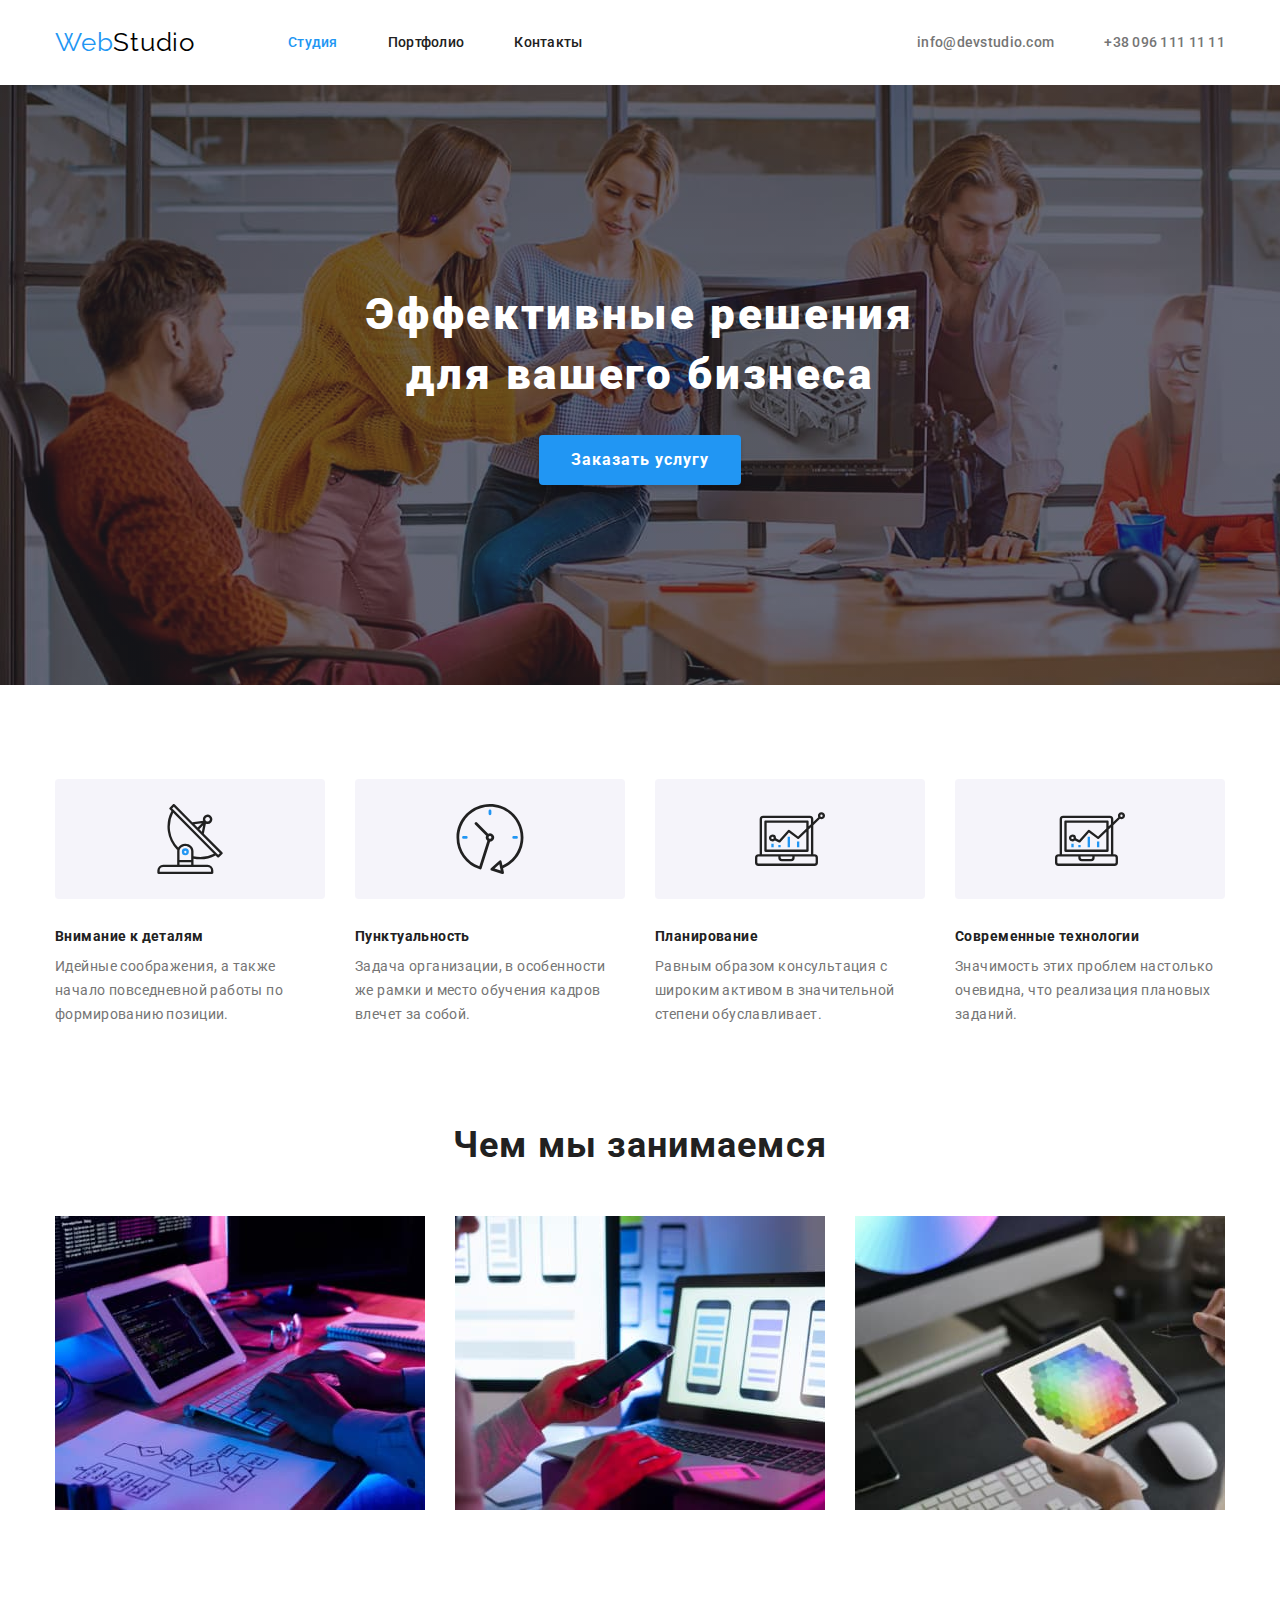
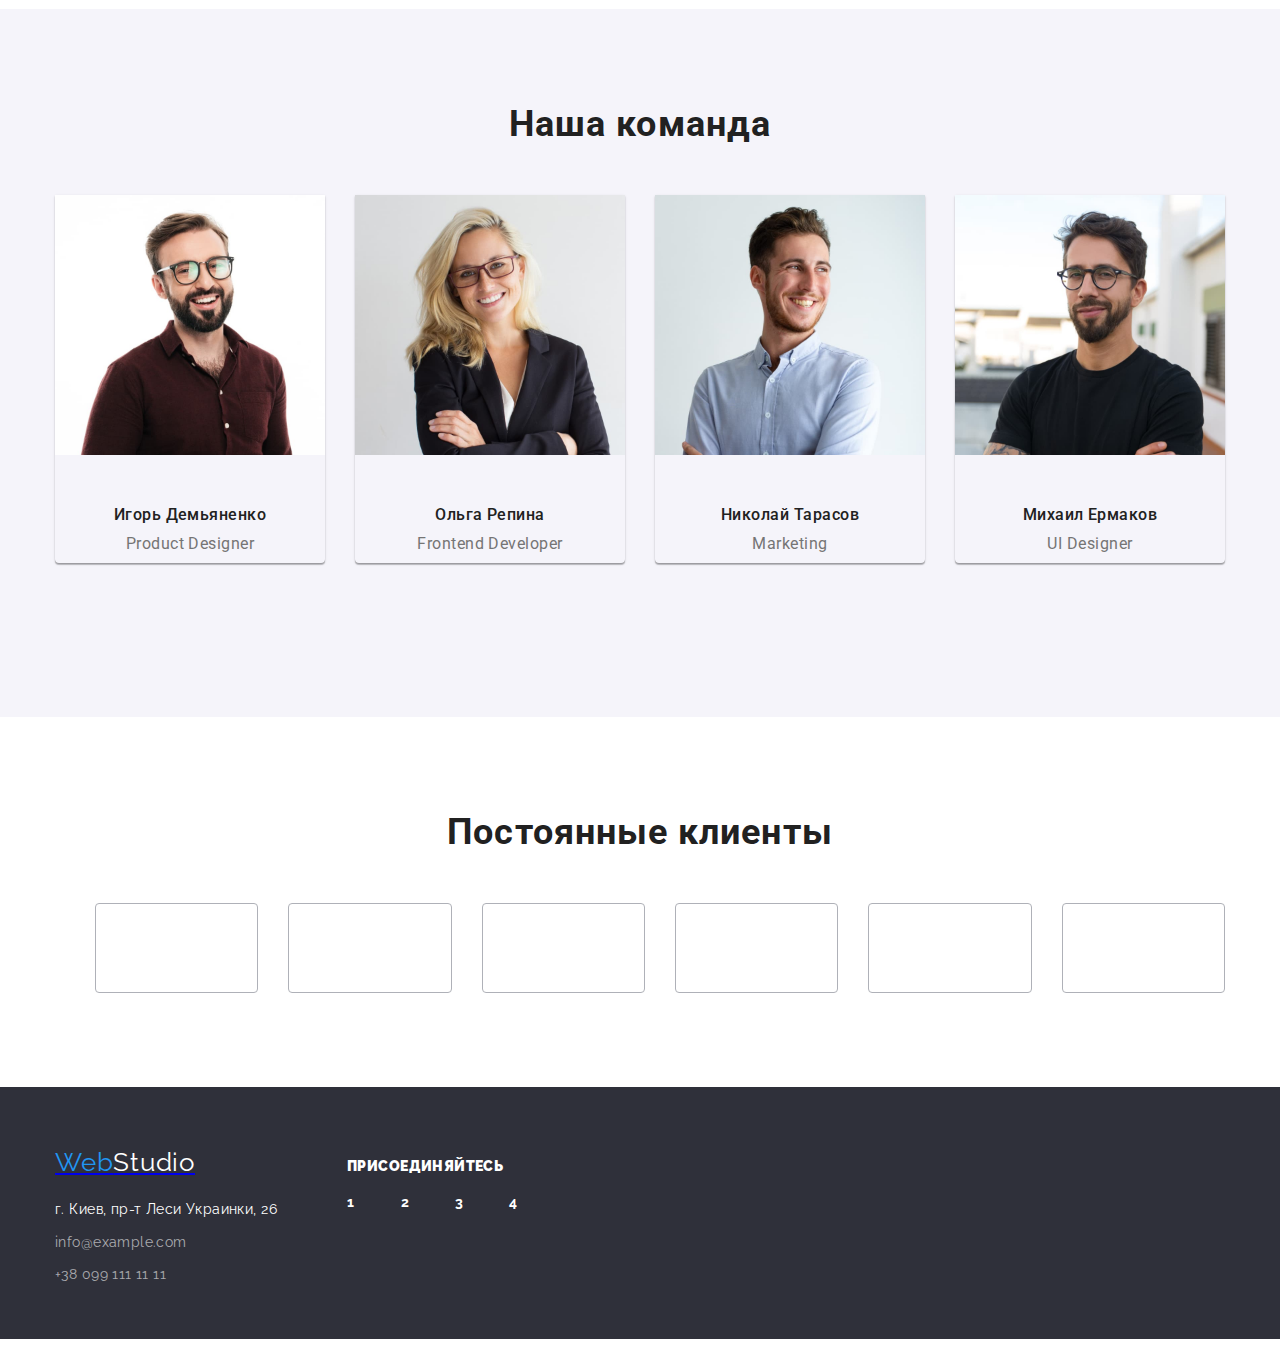
==== index.html @ c076bf87 "делает декоративные эффекты" ====
<!DOCTYPE html>
<html lang="ru">
  <head>
    <meta charset="UTF-8" />
    <meta name="viewport" content="width=device-width, initial-scale=1.0" />
    <title>Студия</title>
    <link
      href="https://fonts.googleapis.com/css2?family=Raleway:wght@700&family=Roboto:wght@400;500;700&display=swap"
      rel="stylesheet"
    />
    <link
      rel="stylesheet"
      href="https://cdnjs.cloudflare.com/ajax/libs/modern-normalize/0.7.0/modern-normalize.min.css"
    />
    <link rel="stylesheet" href="./CSS/styles.css" />
  </head>

  <body>
    <!-- Шапка -->

    <header class="page-header">
      <div class="header-flex container">
        <a href="/" class="logo"><span class="web-color">Web</span>Studio</a>
        <nav>
          <ul class="site-nav list">
            <li class="item">
              <a href="index.html" class="current">Студия</a>
            </li>
            <li class="item"><a href="portfolio.html">Портфолио</a></li>
            <li class="item"><a href="">Контакты</a></li>
          </ul>
        </nav>

        <!-- <div class="container"> -->
        <ul class="address-header list">
          <li class="item">
            <a href="mailto:info@devstudio.com">info@devstudio.com</a>
          </li>
          <li class="item">
            <a href="tel:+380961111111">+38 096 111 11 11</a>
          </li>
        </ul>
        <!-- </div> -->
      </div>
    </header>

    <!-- Уникальный контент страницы -->
    <main>
      <!-- Баннер -->
      <section class="hero overlay">
        <div class="container">
          <h1 class="hero-title">
            Эффективные решения <br />
            для вашего бизнеса
          </h1>
          <p class="button-container">
            <a href="" class="button">Заказать услугу</a>
          </p>
        </div>
      </section>

      <!-- Особенности -->
      <section class="feature-section">
        <div class="container">
          <!-- <h2 class="section-title">Особенности</h2> -->
          <ul class="feature-list list">
            <li class="item icon-antena">
              <h3 class="title">Внимание к деталям</h3>
              <p class="desc">
                Идейные соображения, а также начало повседневной работы по
                формированию позиции.
              </p>
            </li>
            <li class="item icon-clock">
              <h3 class="title">Пунктуальность</h3>
              <p class="desc">
                Задача организации, в особенности же рамки и место обучения
                кадров влечет за собой.
              </p>
            </li>
            <li class="item icon-diagram">
              <h3 class="title">Планирование</h3>
              <p class="desc">
                Равным образом консультация с широким активом в значительной
                степени обуславливает.
              </p>
            </li>
            <li class="item icon-diagram">
              <h3 class="title">Современные технологии</h3>
              <p class="desc">
                Значимость этих проблем настолько очевидна, что реализация
                плановых заданий.
              </p>
            </li>
          </ul>
        </div>
      </section>

      <!-- Чем мы занимаемся -->
      <section class="work-section">
        <div class="container">
          <h2 class="work-title">Чем мы занимаемся</h2>

          <ul class="work-list list">
            <li class="item">
              <img
                src="./images/what-are-we-doing-1.jpg"
                alt="Руки пишущие код"
                width="370"
                class="item-img list"
              />
            </li>
            <li class="item">
              <img
                src="./images/what-are-we-doing-2.jpg"
                alt="Тестируют мобильную версию"
                width="370"
                class="item-img list"
              />
            </li>
            <li class="item">
              <img
                src="./images/what-are-we-doing-3.jpg"
                alt="Дизайнер рисует на планшете"
                width="370"
                class="item-img list"
              />
            </li>
          </ul>
        </div>
      </section>

      <!-- Наша команда -->
      <section class="team-section">
        <div class="container">
          <h2 class="team-title">Наша команда</h2>
          <ul class="team-list list">
            <li class="item">
              <img
                src="./images/our-team-1.jpg"
                alt="Мужчина в очках с бородой"
                width="270"
                class="team-img"
              />
              <h3 class="title">Игорь Демьяненко</h3>
              <p class="desc">Product Designer</p>
            </li>

            <li class="item">
              <img
                src="./images/our-team-2.jpg"
                alt="Улыбающаяся блондинка в очках и в черном пиджаке"
                width="270"
                class="team-img"
              />
              <h3 class="title">Ольга Репина</h3>
              <p class="desc">Frontend Developer</p>
            </li>

            <li class="item">
              <img
                src="./images/our-team-3.jpg"
                alt="Улыбающийся парень в белой рубашке"
                width="270"
                class="team-img"
              />
              <h3 class="title">Николай Тарасов</h3>
              <p class="desc">Marketing</p>
            </li>

            <li class="item">
              <img
                src="./images/our-team-4.jpg"
                alt="Мужчина в круглых очках и черной футболке"
                width="270"
                class="team-img"
              />
              <h3 class="title">Михаил Ермаков</h3>
              <p class="desc">UI Designer</p>
            </li>
          </ul>
        </div>
      </section>

      <section class="clients container">
        <h2 class="clients-title">Постоянные клиенты</h2>
        <ul class="clients-list">
          <li class="item"></li>
          <li class="item"></li>
          <li class="item"></li>
          <li class="item"></li>
          <li class="item"></li>
          <li class="item"></li>
        </ul>
      </section>
    </main>

    <!-- Подвал -->
    <footer class="footer">
      <!-- Лого и адресс -->
      <div class="container">
        <div class="footer-logo-container">
          <div class="logo-address">
            <div class="logo">
              <a href="/"
                ><span class="web-color">Web</span
                ><span class="studio-color">Studio</span></a
              >
            </div>

            <address class="text">
              <span class="map">г. Киев, пр-т Леси Украинки, 26 </span><br />
              <span class="address">
                <span class="mail-address-container"> info@example.com</span
                ><br />
                +38 099 111 11 11
              </span>
            </address>
          </div>

          <div class="footer-social">
            <b class="offer">присоединяйтесь</b>
            <ul class="social-list">
              <li class="item">1</li>
              <li class="item">2</li>
              <li class="item">3</li>
              <li class="item">4</li>
            </ul>
          </div>
        </div>
      </div>
    </footer>
  </body>
</html>
---- CSS/styles.css ----
/* html {
  box-sizing: border-box;
}

*,
*::before,
*::after {
  box-sizing: border-box;
} */

:root {
  --nav-text-color: #212121;
  --title-text-color: #212121;
  --accent-color: #2196f3;
  --description-text-color: #757575;
}

body {
  background-color: #ffffff;

  font-family: Roboto, sans-serif;
}

/* Утилиты */
.list {
  list-style: none;
  padding: 0px;
  margin: 0px;
}

.container {
  margin-left: auto;
  margin-right: auto;
  width: 1200px;
  padding-left: 15px;
  padding-right: 15px;

  background-color: #2f303af;
}

/* ШАПКА */

.header-flex {
  display: flex;
  align-items: center;
  height: 85px;
}

/* logo */
.logo {
  color: #000000;
  font-family: Raleway, sans-serif;
  font-size: 26px;
  line-height: 1.2;
  letter-spacing: 0.03em;
  text-decoration: none;
}

.web-color {
  color: var(--accent-color);
}

/* site-nav */
.site-nav {
  display: flex;
  margin-left: 93px;
}

.site-nav .item:not(:last-child) {
  margin-right: 50px;
}

.site-nav a {
  display: block;
  padding-top: 34px;
  padding-bottom: 34px;

  color: var(--nav-text-color);
  font-weight: 500;
  font-size: 14px;
  line-height: 1.14;
  letter-spacing: 0.02em;

  text-decoration: none;
}

.site-nav a.current {
  color: var(--accent-color);
}

.site-nav a:hover,
.site-nav a:focus {
  color: var(--accent-color);
}

/* address-header */
.address-header {
  display: flex;
  margin-left: auto;
}

.address-header .item:not(:last-child) {
  margin-right: 50px;
}

.address-header a {
  display: block;
  padding-top: 34px;
  padding-bottom: 34px;

  color: #757575;
  font-weight: 500;
  font-size: 14px;
  line-height: 1.14;
  letter-spacing: 0.02em;

  text-decoration: none;
}

.address-header a:hover,
.address-header a:focus {
  color: var(--accent-color);
}
/* цвет основного текста #212121; */
/* вторичный цвет текста #757575; */
/* белый #FFFFFF; */
/* акцент #2196F3; */
/* в футере адрес (тел/мыло) rgba(255, 255, 255, 0.6); */

/* баннер */
.hero {
  display: flex;
  background-color: #2f303a;

  margin-bottom: 94px;

  text-align: center;
  /* align-items: center; */
}

.overlay {
  max-width: 1600px;
  min-height: 600px;
  margin-right: auto;
  margin-left: auto;
  background-image: linear-gradient(
      rgba(47, 48, 58, 0.4),
      rgba(47, 48, 58, 0.4)
    ),
    url('../images/hero-img.jpg');
}

.hero-title,
.button {
  color: #ffffff;
}

.hero-title {
  height: 120px;
  margin-top: 0px;
  margin-top: 200px;
  margin-bottom: 30px;

  font-weight: 900;
  font-size: 44px;
  line-height: 1.36;
  letter-spacing: 0.06em;
}

.button {
  display: inline-block;
  height: 50px;
  border-radius: 4px;
  box-shadow: 0px 4px 4px rgba(0, 0, 0, 0.15);
  padding: 10px 32px;
  min-width: 200px;

  background-color: var(--accent-color);
  font-weight: 700;
  font-size: 16px;
  line-height: 1.9;
  text-align: center;
  letter-spacing: 0.06em;

  text-decoration: none;
}

.button-container {
  margin-bottom: 200px;
  margin-top: 0px;
}

/* цвет заголовков секций */
.section-title {
  margin-top: 0px;
  margin-bottom: 0px;

  color: var(--title-text-color);
}

/* особенности */
.feature-section {
  margin-bottom: 94px;
  height: 251px;
}

.feature-list {
  display: flex;
  /* height: 101px; */
}

.feature-list .item:not(:last-child) {
  margin-right: 30px;
}

.feature-list .item {
  width: 270px;
}

.feature-list .item::before {
  display: block;
  content: '';
  height: 120px;
  background-repeat: no-repeat;
  background-position: center;
  background-color: #f5f4fa;

  margin-bottom: 30px;
  border-radius: 4px;
}

.icon-antena::before {
  background-image: url('../images/feature-list-item-1.svg');
}

.icon-clock::before {
  background-image: url('../images/feature-list-item-2.svg');
}

.icon-diagram::before {
  background-image: url('../images/feature-list-item-3.svg');
}

.icon-cosmonavt::before {
  background-image: url('../images/feature-list-item-4.svg');
}

.feature-list .title {
  margin-top: 0px;
  margin-bottom: 10px;

  color: var(--title-text-color);
  font-weight: 700;
  font-size: 14px;
  line-height: 1.14;
  letter-spacing: 0.03em;
}

.feature-list .desc {
  margin-top: 0px;
  margin-bottom: 0px;

  color: var(--description-text-color);
  font-weight: 400;
  font-size: 14px;
  line-height: 1.7;
  letter-spacing: 0.03em;
}

/* чем мы занимаемся */
.work-section {
  margin-bottom: 94px;
}

.work-list {
  display: flex;
}

.work-list .item:not(:last-child) {
  margin-right: 30px;
}

.work-title {
  margin-top: 0px;
  margin-bottom: 50px;

  color: var(--title-text-color);
  font-weight: 700;
  font-size: 36px;
  line-height: 1.17;
  text-align: center;
  letter-spacing: 0.03em;
}

/* наша команда */
.team-section {
  height: 708px;
}

.team-list {
  display: flex;
}

.team-list .item {
  box-shadow: 0px 1px 3px rgba(0, 0, 0, 0.12), 0px 1px 1px rgba(0, 0, 0, 0.14),
    0px 2px 1px rgba(0, 0, 0, 0.2);
  border-radius: 0px 0px 4px 4px;
}

.team-list .item:not(:last-child) {
  margin-right: 30px;
}

.team-title {
  margin-top: 0px;
  margin-bottom: 50px;

  color: var(--title-text-color);
  font-weight: 700;
  font-size: 36px;
  line-height: 1.17;
  text-align: center;
  letter-spacing: 0.03em;
}

.team-img {
  margin-bottom: 30px;
}

.team-list .title {
  margin-bottom: 10px;

  color: var(--title-text-color);
  font-weight: 500;
  font-size: 16px;
  line-height: 1.19;
  text-align: center;
  letter-spacing: 0.03em;
}

.team-list .desc {
  margin-top: 0px;
  margin-bottom: 10px;

  color: var(--description-text-color);
  font-weight: 400;
  font-size: 16px;
  line-height: 19px;
  text-align: center;
  letter-spacing: 0.03em;
}

.team-section {
  margin-top: 0px;
  margin-bottom: 0px;
  padding-top: 94px;
  padding-bottom: 94px;

  background-color: #f5f4fa;
}

/* клиенты */

.clients {
  padding-top: 94px;
  padding-bottom: 94px;
}

.clients-title {
  padding-top: 0px;
  padding-bottom: 0px;
  margin-top: 0px;
  margin-bottom: 50px;

  color: #212121;
  font-weight: 700;
  font-size: 36px;
  line-height: 1.17;
  text-align: center;
  letter-spacing: 0.03em;
}

.clients-list {
  display: flex;
  list-style: none;
  margin-top: 0px;
  margin-bottom: 0px;
}

.clients-list .item {
  width: 170px;
  height: 90px;

  border: 1px solid #afb1b8;
  border-radius: 4px;
}

.clients-list .item:not(:last-child) {
  margin-right: 30px;
}

/* футер */
.footer {
  height: 252px;
  padding-top: 60px;
  padding-bottom: 60px;

  background-color: #2f303a;
}

.logo-address {
  margin-right: 70px;
}

.logo-address .logo {
  margin-bottom: 20px;
}

.footer-flex {
  display: flex;
}

.footer-logo-container {
  align-items: baseline;

  margin-bottom: 0px;
  margin-top: 0px;
  padding-top: 0px;
  padding-bottom: 0px;
  display: flex;
  width: 1170px;

  color: #000000;
  font-family: Raleway, sans-serif;
  font-size: 26px;
  line-height: 1.2;
  letter-spacing: 0.03em;
}

.studio-color {
  color: #ffffff;
}

.logo-adress .text {
  margin-bottom: 0px;
}

.text .map {
  display: inline-block;
  margin-top: 0px;
  margin-bottom: 9px;

  color: #ffffff;
}

.text .address {
  margin-top: 0px;
  margin-bottom: 0px;

  color: rgba(255, 255, 255, 0.6);
}

.mail-address-container {
  display: inline-block;
  margin-top: 0px;
  margin-bottom: 9px;
}

.tel-address-container {
  margin-top: 0px;
  margin-bottom: 0px;
}
.footer .text {
  /* display: inline-block; */
  margin-top: 0px;
  margin-bottom: 60px;

  font-style: normal;
  font-weight: 400;
  font-size: 14px;
  line-height: 1.7;
  letter-spacing: 0.03em;
}

.footer-social {
  color: #ffffff;
  font-style: normal;
  font-weight: 700;
  font-size: 14px;
  line-height: 1.14;
  letter-spacing: 0.03em;
  text-transform: uppercase;
}

.footer-social .offer {
  display: inline-block;
  margin-bottom: 20px;
}

.social-list {
  display: flex;
  margin: 0px;
  padding: 0px;
  list-style: none;
}

.social-list .item {
  width: 44px;
  height: 44px;
}

.social-list .item:not(:last-child) {
  margin-right: 10px;
}
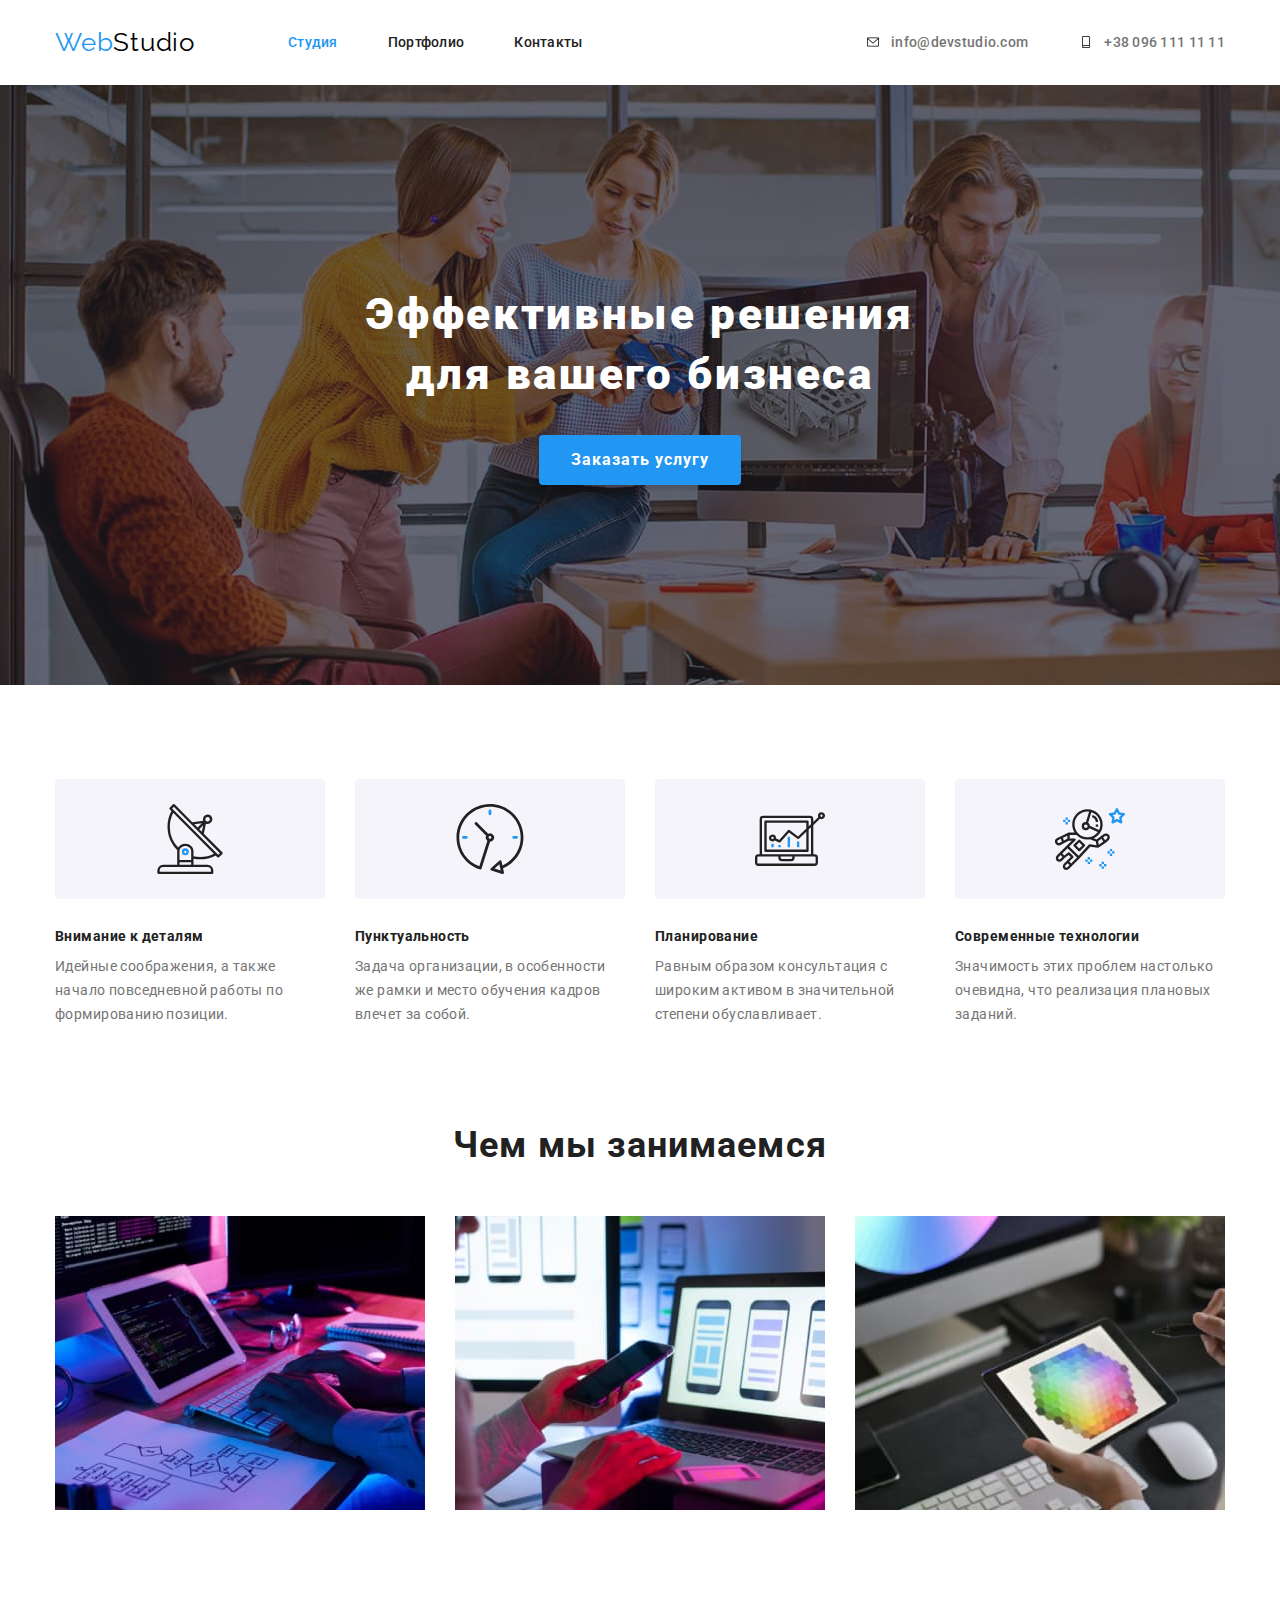
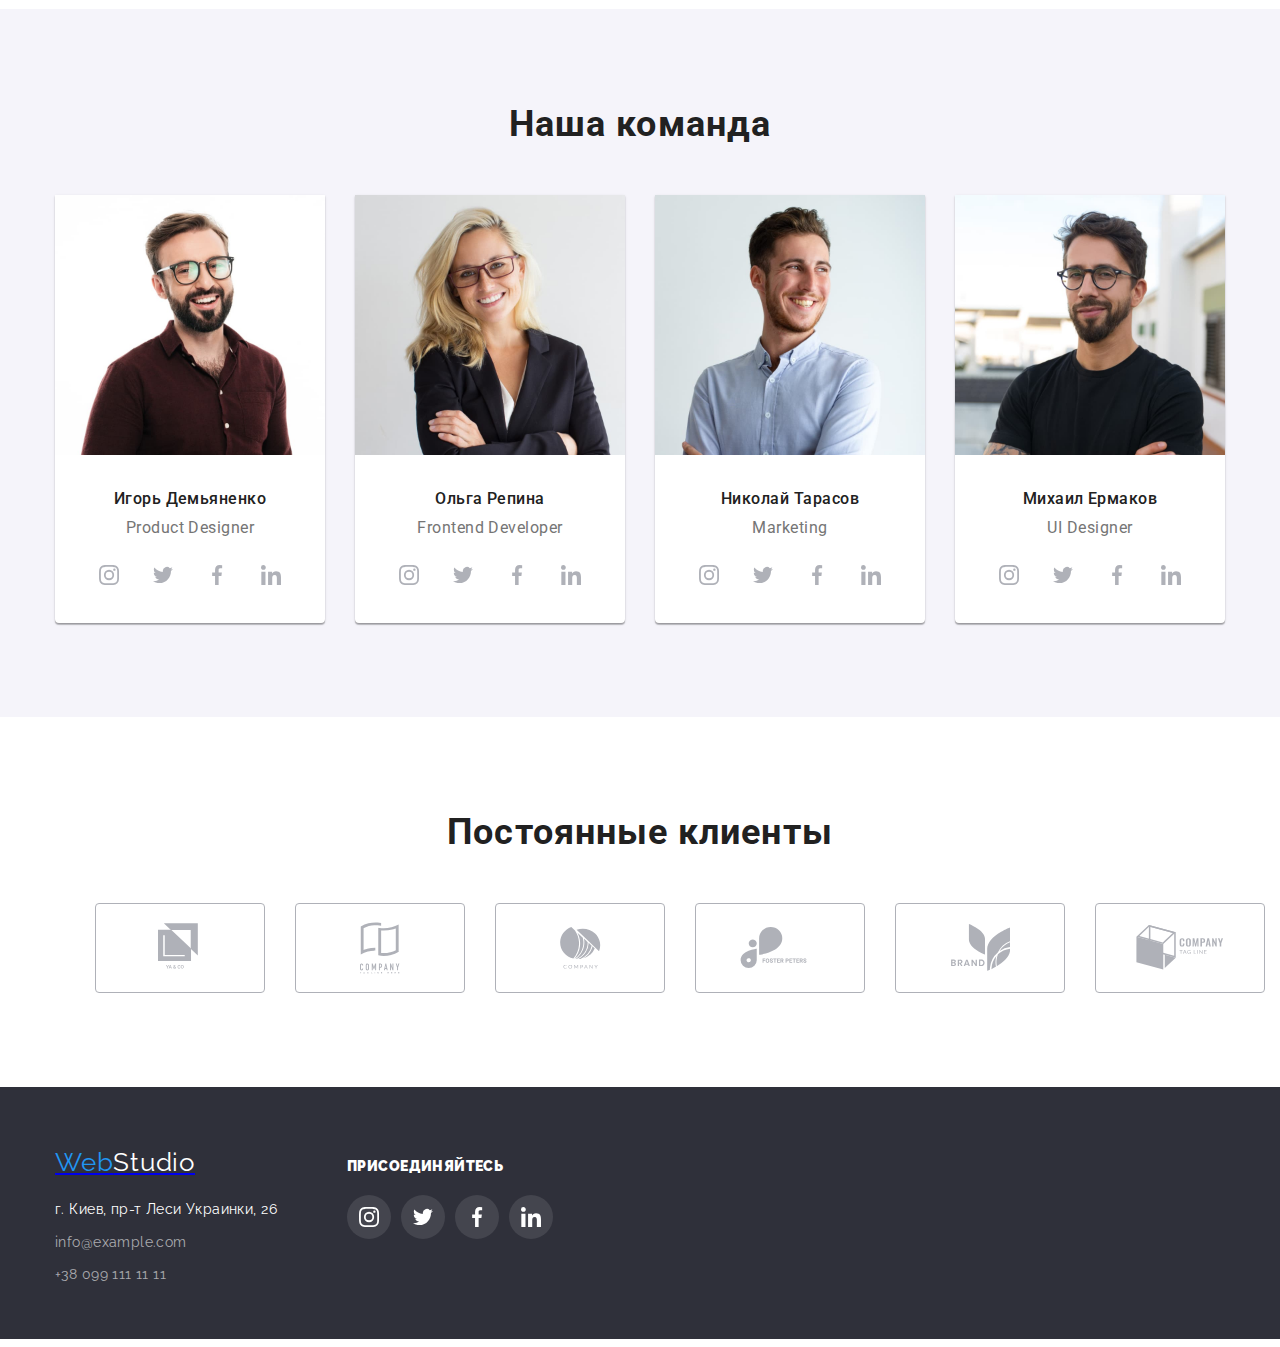
==== commit 1bb62a4a: "Заканчивает ДЗ-4" ====
--- a/index.html
+++ b/index.html
@@ -34,13 +34,30 @@
         <!-- <div class="container"> -->
         <ul class="address-header list">
           <li class="item">
-            <a href="mailto:info@devstudio.com">info@devstudio.com</a>
+            <div class="mail-tell">
+              <a href="mailto:info@devstudio.com">
+                <svg class="address-header-icon">
+                  <use
+                    href="./images/symbol-defs.svg#icon-address-header-envelop"
+                  ></use>
+                </svg>
+                <span class="mail-text">info@devstudio.com</span></a
+              >
+            </div>
           </li>
           <li class="item">
-            <a href="tel:+380961111111">+38 096 111 11 11</a>
+            <div class="mail-tell">
+              <a href="tel:+380961111111"
+                ><svg class="address-header-icon">
+                  <use
+                    href="./images/symbol-defs.svg#icon-address-header-smartphone"
+                  ></use>
+                </svg>
+                +38 096 111 11 11</a
+              >
+            </div>
           </li>
         </ul>
-        <!-- </div> -->
       </div>
     </header>
 
@@ -64,28 +81,56 @@
         <div class="container">
           <!-- <h2 class="section-title">Особенности</h2> -->
           <ul class="feature-list list">
-            <li class="item icon-antena">
+            <li class="item">
+              <div class="feature-icon-area">
+                <svg class="feature-icons">
+                  <use
+                    href="./images/symbol-defs.svg#icon-feature-antena-1"
+                  ></use>
+                </svg>
+              </div>
               <h3 class="title">Внимание к деталям</h3>
               <p class="desc">
                 Идейные соображения, а также начало повседневной работы по
                 формированию позиции.
               </p>
             </li>
-            <li class="item icon-clock">
+            <li class="item">
+              <div class="feature-icon-area">
+                <svg class="feature-icons">
+                  <use
+                    href="./images/symbol-defs.svg#icon-feature-clock-2"
+                  ></use>
+                </svg>
+              </div>
               <h3 class="title">Пунктуальность</h3>
               <p class="desc">
                 Задача организации, в особенности же рамки и место обучения
                 кадров влечет за собой.
               </p>
             </li>
-            <li class="item icon-diagram">
+            <li class="item">
+              <div class="feature-icon-area">
+                <svg class="feature-icons">
+                  <use
+                    href="./images/symbol-defs.svg#icon-feature-diagram-3"
+                  ></use>
+                </svg>
+              </div>
               <h3 class="title">Планирование</h3>
               <p class="desc">
                 Равным образом консультация с широким активом в значительной
                 степени обуславливает.
               </p>
             </li>
-            <li class="item icon-diagram">
+            <li class="item">
+              <div class="feature-icon-area">
+                <svg class="feature-icons">
+                  <use
+                    href="./images/symbol-defs.svg#icon-feature-astronaut-4"
+                  ></use>
+                </svg>
+              </div>
               <h3 class="title">Современные технологии</h3>
               <p class="desc">
                 Значимость этих проблем настолько очевидна, что реализация
@@ -135,7 +180,7 @@
         <div class="container">
           <h2 class="team-title">Наша команда</h2>
           <ul class="team-list list">
-            <li class="item">
+            <li class="item-box">
               <img
                 src="./images/our-team-1.jpg"
                 alt="Мужчина в очках с бородой"
@@ -144,9 +189,47 @@
               />
               <h3 class="title">Игорь Демьяненко</h3>
               <p class="desc">Product Designer</p>
-            </li>
-
-            <li class="item">
+              <ul class="social-links">
+                <li>
+                  <a href="" class="link-item">
+                    <svg class="icon-item">
+                      <use
+                        href="./images/symbol-defs.svg#icon-team-insta-1"
+                      ></use>
+                    </svg>
+                  </a>
+                </li>
+                <li>
+                  <a href="" class="link-item">
+                    <svg class="icon-item">
+                      <use
+                        href="./images/symbol-defs.svg#icon-team-twitter-2"
+                      ></use>
+                    </svg>
+                  </a>
+                </li>
+                <li>
+                  <a href="" class="link-item">
+                    <svg class="icon-item">
+                      <use
+                        href="./images/symbol-defs.svg#icon-team-facebook-3"
+                      ></use>
+                    </svg>
+                  </a>
+                </li>
+                <li>
+                  <a href="" class="link-item">
+                    <svg class="icon-item">
+                      <use
+                        href="./images/symbol-defs.svg#icon-team-linkedin-4"
+                      ></use>
+                    </svg>
+                  </a>
+                </li>
+              </ul>
+            </li>
+
+            <li class="item-box">
               <img
                 src="./images/our-team-2.jpg"
                 alt="Улыбающаяся блондинка в очках и в черном пиджаке"
@@ -155,9 +238,47 @@
               />
               <h3 class="title">Ольга Репина</h3>
               <p class="desc">Frontend Developer</p>
-            </li>
-
-            <li class="item">
+              <ul class="social-links">
+                <li>
+                  <a href="" class="link-item">
+                    <svg class="icon-item">
+                      <use
+                        href="./images/symbol-defs.svg#icon-team-insta-1"
+                      ></use>
+                    </svg>
+                  </a>
+                </li>
+                <li>
+                  <a href="" class="link-item">
+                    <svg class="icon-item">
+                      <use
+                        href="./images/symbol-defs.svg#icon-team-twitter-2"
+                      ></use>
+                    </svg>
+                  </a>
+                </li>
+                <li>
+                  <a href="" class="link-item">
+                    <svg class="icon-item">
+                      <use
+                        href="./images/symbol-defs.svg#icon-team-facebook-3"
+                      ></use>
+                    </svg>
+                  </a>
+                </li>
+                <li>
+                  <a href="" class="link-item">
+                    <svg class="icon-item">
+                      <use
+                        href="./images/symbol-defs.svg#icon-team-linkedin-4"
+                      ></use>
+                    </svg>
+                  </a>
+                </li>
+              </ul>
+            </li>
+
+            <li class="item-box">
               <img
                 src="./images/our-team-3.jpg"
                 alt="Улыбающийся парень в белой рубашке"
@@ -166,9 +287,47 @@
               />
               <h3 class="title">Николай Тарасов</h3>
               <p class="desc">Marketing</p>
-            </li>
-
-            <li class="item">
+              <ul class="social-links">
+                <li>
+                  <a href="" class="link-item">
+                    <svg class="icon-item">
+                      <use
+                        href="./images/symbol-defs.svg#icon-team-insta-1"
+                      ></use>
+                    </svg>
+                  </a>
+                </li>
+                <li>
+                  <a href="" class="link-item">
+                    <svg class="icon-item">
+                      <use
+                        href="./images/symbol-defs.svg#icon-team-twitter-2"
+                      ></use>
+                    </svg>
+                  </a>
+                </li>
+                <li>
+                  <a href="" class="link-item">
+                    <svg class="icon-item">
+                      <use
+                        href="./images/symbol-defs.svg#icon-team-facebook-3"
+                      ></use>
+                    </svg>
+                  </a>
+                </li>
+                <li>
+                  <a href="" class="link-item">
+                    <svg class="icon-item">
+                      <use
+                        href="./images/symbol-defs.svg#icon-team-linkedin-4"
+                      ></use>
+                    </svg>
+                  </a>
+                </li>
+              </ul>
+            </li>
+
+            <li class="item-box">
               <img
                 src="./images/our-team-4.jpg"
                 alt="Мужчина в круглых очках и черной футболке"
@@ -177,20 +336,95 @@
               />
               <h3 class="title">Михаил Ермаков</h3>
               <p class="desc">UI Designer</p>
+              <ul class="social-links">
+                <li>
+                  <a href="" class="link-item">
+                    <svg class="icon-item">
+                      <use
+                        href="./images/symbol-defs.svg#icon-team-insta-1"
+                      ></use>
+                    </svg>
+                  </a>
+                </li>
+                <li>
+                  <a href="" class="link-item">
+                    <svg class="icon-item">
+                      <use
+                        href="./images/symbol-defs.svg#icon-team-twitter-2"
+                      ></use>
+                    </svg>
+                  </a>
+                </li>
+                <li>
+                  <a href="" class="link-item">
+                    <svg class="icon-item">
+                      <use
+                        href="./images/symbol-defs.svg#icon-team-facebook-3"
+                      ></use>
+                    </svg>
+                  </a>
+                </li>
+                <li>
+                  <a href="" class="link-item">
+                    <svg class="icon-item">
+                      <use
+                        href="./images/symbol-defs.svg#icon-team-linkedin-4"
+                      ></use>
+                    </svg>
+                  </a>
+                </li>
+              </ul>
             </li>
           </ul>
         </div>
       </section>
 
+      <!-- Постоянные клиенты -->
       <section class="clients container">
         <h2 class="clients-title">Постоянные клиенты</h2>
         <ul class="clients-list">
-          <li class="item"></li>
-          <li class="item"></li>
-          <li class="item"></li>
-          <li class="item"></li>
-          <li class="item"></li>
-          <li class="item"></li>
+          <li>
+            <a href="" class="link-item">
+              <svg class="icon-item" width="44" height="49">
+                <use href="./images/symbol-defs-clients.svg#icon-logo-1"></use>
+              </svg>
+            </a>
+          </li>
+          <li>
+            <a href="" class="link-item">
+              <svg class="icon-item" width="40" height="52">
+                <use href="./images/symbol-defs-clients.svg#icon-logo-2"></use>
+              </svg>
+            </a>
+          </li>
+          <li>
+            <a href="" class="link-item">
+              <svg class="icon-item" width="41" height="42">
+                <use href="./images/symbol-defs-clients.svg#icon-logo-3"></use>
+              </svg>
+            </a>
+          </li>
+          <li>
+            <a href="" class="link-item">
+              <svg class="icon-item" width="80" height="42">
+                <use href="./images/symbol-defs-clients.svg#icon-logo-4"></use>
+              </svg>
+            </a>
+          </li>
+          <li>
+            <a href="" class="link-item">
+              <svg class="icon-item" width="59" height="47">
+                <use href="./images/symbol-defs-clients.svg#icon-logo-5"></use>
+              </svg>
+            </a>
+          </li>
+          <li>
+            <a href="" class="link-item">
+              <svg class="icon-item" width="88" height="45">
+                <use href="./images/symbol-defs-clients.svg#icon-logo-6"></use>
+              </svg>
+            </a>
+          </li>
         </ul>
       </section>
     </main>
@@ -220,11 +454,43 @@
 
           <div class="footer-social">
             <b class="offer">присоединяйтесь</b>
-            <ul class="social-list">
-              <li class="item">1</li>
-              <li class="item">2</li>
-              <li class="item">3</li>
-              <li class="item">4</li>
+            <ul class="footer-social-list">
+              <li>
+                <a href="" class="link-item">
+                  <svg class="icon-item">
+                    <use
+                      href="./images/symbol-defs.svg#icon-footer-instagram-1"
+                    ></use>
+                  </svg>
+                </a>
+              </li>
+              <li>
+                <a href="" class="link-item">
+                  <svg class="icon-item">
+                    <use
+                      href="./images/symbol-defs.svg#icon-footer-twitter-2"
+                    ></use>
+                  </svg>
+                </a>
+              </li>
+              <li>
+                <a href="" class="link-item">
+                  <svg class="icon-item">
+                    <use
+                      href="./images/symbol-defs.svg#icon-footer-facebook-3"
+                    ></use>
+                  </svg>
+                </a>
+              </li>
+              <li>
+                <a href="" class="link-item">
+                  <svg class="icon-item">
+                    <use
+                      href="./images/symbol-defs.svg#icon-footer-linkedin-4"
+                    ></use>
+                  </svg>
+                </a>
+              </li>
             </ul>
           </div>
         </div>
--- a/CSS/styles.css
+++ b/CSS/styles.css
@@ -99,12 +99,26 @@
   margin-left: auto;
 }
 
+/* .address-header .item {
+  display: inline-flex;
+  align-items: center;
+  justify-items: center;
+  padding: 0px;
+  margin: 0px;
+} */
+
 .address-header .item:not(:last-child) {
   margin-right: 50px;
 }
 
+.address-header-icon {
+  width: 16px;
+  height: 12px;
+  margin-right: 10px;
+}
+
 .address-header a {
-  display: block;
+  display: flex;
   padding-top: 34px;
   padding-bottom: 34px;
 
@@ -114,12 +128,19 @@
   line-height: 1.14;
   letter-spacing: 0.02em;
 
+  align-items: center;
+
   text-decoration: none;
 }
 
 .address-header a:hover,
 .address-header a:focus {
   color: var(--accent-color);
+}
+
+.address-header a:hover,
+.address-header a:focus {
+  fill: var(--accent-color);
 }
 /* цвет основного текста #212121; */
 /* вторичный цвет текста #757575; */
@@ -206,43 +227,31 @@
 
 .feature-list {
   display: flex;
-  /* height: 101px; */
+}
+
+.feature-list .item {
+  margin-bottom: 30px;
 }
 
 .feature-list .item:not(:last-child) {
   margin-right: 30px;
 }
 
-.feature-list .item {
+.feature-icon-area {
+  display: inline-flex;
   width: 270px;
-}
-
-.feature-list .item::before {
-  display: block;
-  content: '';
   height: 120px;
-  background-repeat: no-repeat;
-  background-position: center;
+  margin-bottom: 30px;
   background-color: #f5f4fa;
-
-  margin-bottom: 30px;
   border-radius: 4px;
-}
-
-.icon-antena::before {
-  background-image: url('../images/feature-list-item-1.svg');
-}
-
-.icon-clock::before {
-  background-image: url('../images/feature-list-item-2.svg');
-}
-
-.icon-diagram::before {
-  background-image: url('../images/feature-list-item-3.svg');
-}
-
-.icon-cosmonavt::before {
-  background-image: url('../images/feature-list-item-4.svg');
+  margin-left: 0px;
+  align-items: center;
+  justify-content: center;
+}
+
+.feature-icons {
+  width: 70px;
+  height: 70px;
 }
 
 .feature-list .title {
@@ -293,21 +302,31 @@
 }
 
 /* наша команда */
+
 .team-section {
   height: 708px;
+  margin-top: 0px;
+  margin-bottom: 0px;
+  padding-top: 94px;
+  padding-bottom: 94px;
+
+  background-color: #f5f4fa;
 }
 
 .team-list {
   display: flex;
 }
 
-.team-list .item {
+.team-list .item-box {
+  background: #ffffff;
+  width: 270px;
+  height: 428px;
   box-shadow: 0px 1px 3px rgba(0, 0, 0, 0.12), 0px 1px 1px rgba(0, 0, 0, 0.14),
     0px 2px 1px rgba(0, 0, 0, 0.2);
   border-radius: 0px 0px 4px 4px;
 }
 
-.team-list .item:not(:last-child) {
+.team-list .item-box:not(:last-child) {
   margin-right: 30px;
 }
 
@@ -329,6 +348,7 @@
 
 .team-list .title {
   margin-bottom: 10px;
+  margin-top: 0px;
 
   color: var(--title-text-color);
   font-weight: 500;
@@ -340,7 +360,7 @@
 
 .team-list .desc {
   margin-top: 0px;
-  margin-bottom: 10px;
+  margin-bottom: 16px;
 
   color: var(--description-text-color);
   font-weight: 400;
@@ -350,16 +370,43 @@
   letter-spacing: 0.03em;
 }
 
-.team-section {
-  margin-top: 0px;
-  margin-bottom: 0px;
-  padding-top: 94px;
-  padding-bottom: 94px;
-
-  background-color: #f5f4fa;
-}
-
-/* клиенты */
+.social-links {
+  display: flex;
+  width: 206px;
+  list-style: none;
+  border: none;
+  padding: 0px;
+  margin-left: 32px;
+  margin-right: 32px;
+  margin-bottom: 30px;
+}
+
+.social-links .link-item {
+  display: flex;
+  width: 44px;
+  height: 44px;
+  align-items: center;
+  justify-content: center;
+  border-radius: 50%;
+  fill: #afb1b8;
+}
+
+.link-item:hover,
+.link-item:focus {
+  background-color: #2196f3;
+  fill: #ffffff;
+}
+
+.social-links li:not(:last-child) {
+  margin-right: 10px;
+}
+
+.social-links .icon-item {
+  width: 20px;
+  height: 20px;
+}
+
+/* Постоянные клиенты */
 
 .clients {
   padding-top: 94px;
@@ -387,16 +434,35 @@
   margin-bottom: 0px;
 }
 
-.clients-list .item {
+.clients-list .link-item {
+  display: flex;
+  margin: 0px;
+  padding: 0px;
+  align-items: center;
+  justify-content: center;
+
   width: 170px;
   height: 90px;
 
   border: 1px solid #afb1b8;
   border-radius: 4px;
-}
-
-.clients-list .item:not(:last-child) {
+
+  fill: #afb1b8;
+}
+
+.clients-list .link-item:hover,
+.clients-list .link-item:focus {
+  background-color: #ffffff;
+  fill: #2196f3;
+  border-color: #2196f3;
+}
+
+.clients-list li:not(:last-child) {
   margin-right: 30px;
+}
+
+.clients-list .icon-item {
+  display: inline-flex;
 }
 
 /* футер */
@@ -497,18 +563,38 @@
   margin-bottom: 20px;
 }
 
-.social-list {
+.footer-social-list {
   display: flex;
   margin: 0px;
   padding: 0px;
   list-style: none;
-}
-
-.social-list .item {
+  align-items: center;
+  justify-content: center;
+}
+
+.footer-social-list li:not(:last-child) {
+  margin-right: 10px;
+}
+
+.footer-social-list .link-item {
+  display: flex;
   width: 44px;
   height: 44px;
-}
-
-.social-list .item:not(:last-child) {
-  margin-right: 10px;
-}
+  align-items: center;
+  justify-content: center;
+
+  background: rgba(255, 255, 255, 0.1);
+  border-radius: 50%;
+}
+
+.footer-social-list .icon-item {
+  width: 20px;
+  height: 20px;
+}
+
+.footer-social-list .link-item:hover,
+.footer-social-list .link-item:focus {
+  background-color: #2196f3;
+  fill: #ffffff;
+  border-color: #2196f3;
+}
